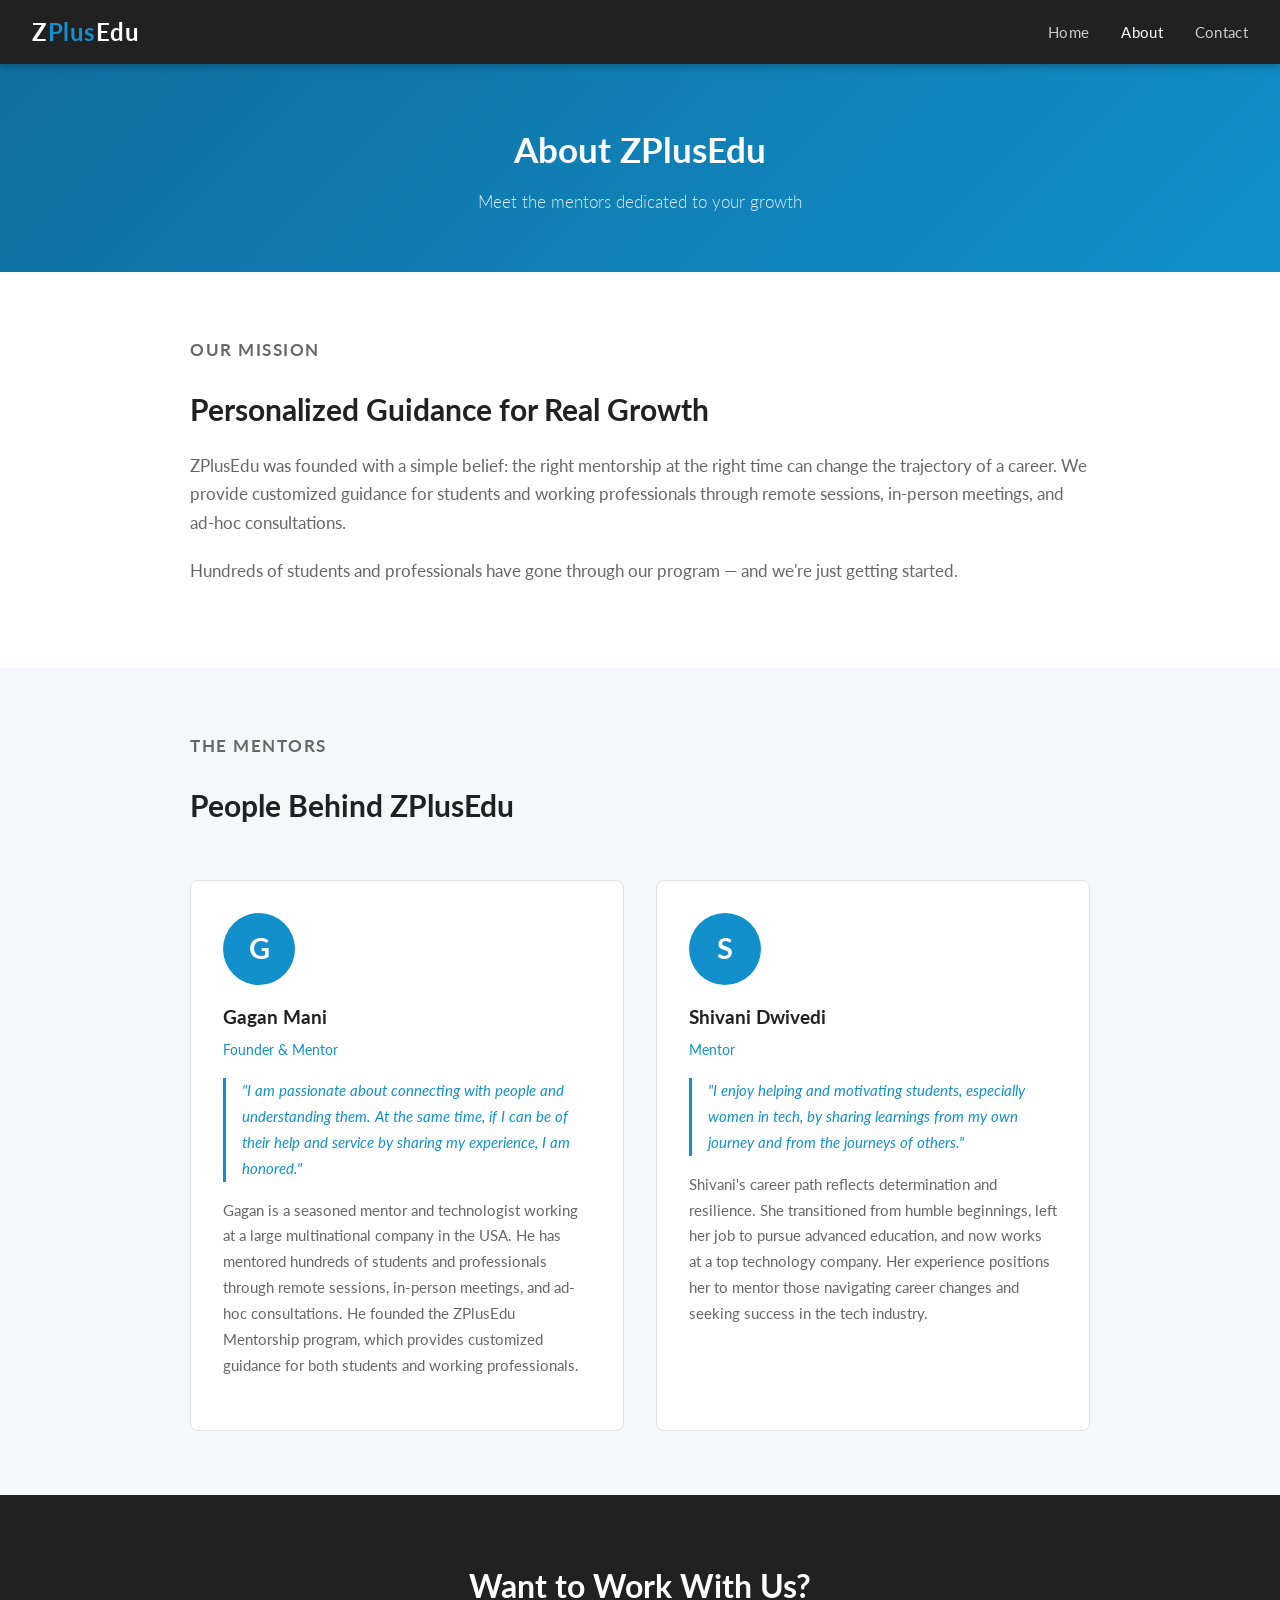
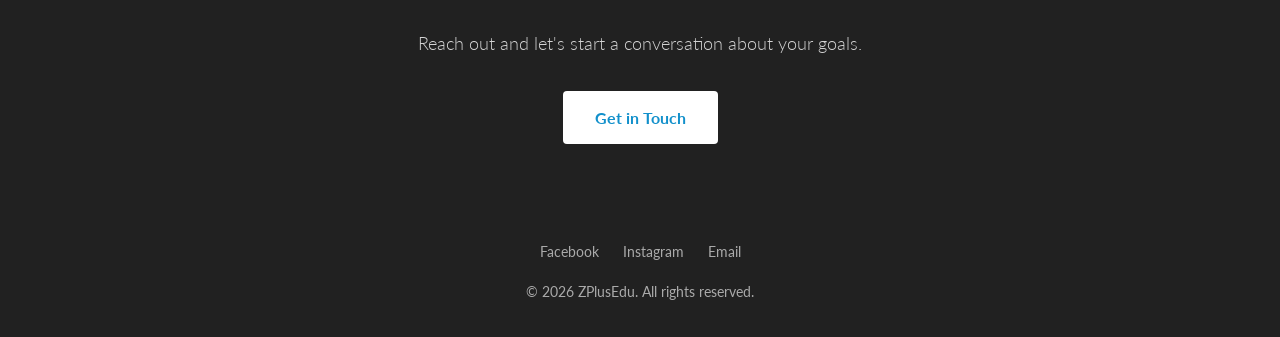
==== about.html @ 2a1ecf47 "init commit" ====
<!DOCTYPE html>
<html lang="en">
<head>
  <meta charset="UTF-8" />
  <meta name="viewport" content="width=device-width, initial-scale=1.0" />
  <title>About – ZPlusEdu</title>
  <meta name="description" content="Meet the mentors behind ZPlusEdu – experienced tech professionals passionate about guiding students and working professionals." />
  <link rel="stylesheet" href="css/style.css" />
</head>
<body>

  <!-- NAVBAR -->
  <nav class="navbar">
    <a href="index.html" class="navbar-brand">Z<span>Plus</span>Edu</a>
    <button class="hamburger" aria-label="Toggle menu">
      <span></span><span></span><span></span>
    </button>
    <ul class="nav-links">
      <li><a href="index.html">Home</a></li>
      <li><a href="about.html" class="active">About</a></li>
      <li><a href="contact.html">Contact</a></li>
    </ul>
  </nav>

  <!-- PAGE HERO -->
  <section class="page-hero">
    <h1>About ZPlusEdu</h1>
    <p>Meet the mentors dedicated to your growth</p>
  </section>

  <!-- MISSION -->
  <section class="section">
    <div class="container">
      <p class="section-label">Our Mission</p>
      <h2>Personalized Guidance for Real Growth</h2>
      <p>ZPlusEdu was founded with a simple belief: the right mentorship at the right time can change the trajectory of a career. We provide customized guidance for students and working professionals through remote sessions, in-person meetings, and ad-hoc consultations.</p>
      <p>Hundreds of students and professionals have gone through our program — and we're just getting started.</p>
    </div>
  </section>

  <!-- TEAM -->
  <section class="section section-alt">
    <div class="container">
      <p class="section-label">The Mentors</p>
      <h2>People Behind ZPlusEdu</h2>

      <div class="team-grid">

        <div class="team-card">
          <div class="team-avatar">G</div>
          <h3>Gagan Mani</h3>
          <p style="color: var(--primary); font-size:0.88rem; margin-bottom:0.8rem;">Founder &amp; Mentor</p>
          <blockquote>
            "I am passionate about connecting with people and understanding them. At the same time, if I can be of their help and service by sharing my experience, I am honored."
          </blockquote>
          <p>Gagan is a seasoned mentor and technologist working at a large multinational company in the USA. He has mentored hundreds of students and professionals through remote sessions, in-person meetings, and ad-hoc consultations. He founded the ZPlusEdu Mentorship program, which provides customized guidance for both students and working professionals.</p>
        </div>

        <div class="team-card">
          <div class="team-avatar">S</div>
          <h3>Shivani Dwivedi</h3>
          <p style="color: var(--primary); font-size:0.88rem; margin-bottom:0.8rem;">Mentor</p>
          <blockquote>
            "I enjoy helping and motivating students, especially women in tech, by sharing learnings from my own journey and from the journeys of others."
          </blockquote>
          <p>Shivani's career path reflects determination and resilience. She transitioned from humble beginnings, left her job to pursue advanced education, and now works at a top technology company. Her experience positions her to mentor those navigating career changes and seeking success in the tech industry.</p>
        </div>

      </div>
    </div>
  </section>

  <!-- CTA -->
  <section class="cta-section">
    <h2>Want to Work With Us?</h2>
    <p>Reach out and let's start a conversation about your goals.</p>
    <a href="contact.html" class="btn btn-white">Get in Touch</a>
  </section>

  <!-- FOOTER -->
  <footer>
    <div class="social-links">
      <a href="https://www.facebook.com/zplusedu/" target="_blank" rel="noopener">Facebook</a>
      <a href="https://www.instagram.com/zplusedu/" target="_blank" rel="noopener">Instagram</a>
      <a href="mailto:zplusedu@gmail.com">Email</a>
    </div>
    <p>&copy; 2026 ZPlusEdu. All rights reserved.</p>
  </footer>

  <script src="js/main.js"></script>
</body>
</html>
---- css/style.css ----
/* ===== ZPlusEdu - Global Styles ===== */
@import url('https://fonts.googleapis.com/css2?family=Lato:wght@300;400;700&display=swap');

:root {
  --primary: #1290CB;
  --primary-dark: #0e6fa0;
  --dark: #212121;
  --light-bg: #f5f7fa;
  --white: #ffffff;
  --gray: #666666;
  --border: #e0e0e0;
}

* {
  margin: 0;
  padding: 0;
  box-sizing: border-box;
}

body {
  font-family: 'Lato', sans-serif;
  font-weight: 400;
  color: var(--dark);
  background: var(--white);
  line-height: 1.7;
}

a {
  color: var(--primary);
  text-decoration: none;
  transition: color 0.2s;
}

a:hover {
  color: var(--primary-dark);
}

/* ===== NAVBAR ===== */
.navbar {
  background: var(--dark);
  padding: 0 2rem;
  display: flex;
  align-items: center;
  justify-content: space-between;
  height: 64px;
  position: sticky;
  top: 0;
  z-index: 100;
  box-shadow: 0 2px 8px rgba(0,0,0,0.3);
}

.navbar-brand {
  color: var(--white);
  font-size: 1.5rem;
  font-weight: 700;
  letter-spacing: 0.5px;
}

.navbar-brand span {
  color: var(--primary);
}

.nav-links {
  display: flex;
  list-style: none;
  gap: 2rem;
}

.nav-links a {
  color: #ccc;
  font-weight: 400;
  font-size: 0.95rem;
  letter-spacing: 0.3px;
  transition: color 0.2s;
}

.nav-links a:hover,
.nav-links a.active {
  color: var(--white);
}

.hamburger {
  display: none;
  flex-direction: column;
  gap: 5px;
  cursor: pointer;
  background: none;
  border: none;
  padding: 4px;
}

.hamburger span {
  display: block;
  width: 24px;
  height: 2px;
  background: var(--white);
  border-radius: 2px;
  transition: 0.3s;
}

/* ===== HERO ===== */
.hero {
  background: linear-gradient(135deg, #0e6fa0 0%, #1290CB 50%, #17a2d8 100%);
  color: var(--white);
  text-align: center;
  padding: 80px 2rem;
}

.hero h1 {
  font-size: 2.8rem;
  font-weight: 700;
  margin-bottom: 1rem;
  line-height: 1.2;
}

.hero p {
  font-size: 1.2rem;
  font-weight: 300;
  max-width: 600px;
  margin: 0 auto 2rem;
  opacity: 0.9;
}

.btn {
  display: inline-block;
  padding: 0.8rem 2rem;
  border-radius: 4px;
  font-size: 1rem;
  font-weight: 700;
  transition: all 0.2s;
  cursor: pointer;
}

.btn-white {
  background: var(--white);
  color: var(--primary);
}

.btn-white:hover {
  background: #f0f0f0;
  color: var(--primary-dark);
}

.btn-primary {
  background: var(--primary);
  color: var(--white);
  border: 2px solid var(--primary);
}

.btn-primary:hover {
  background: var(--primary-dark);
  border-color: var(--primary-dark);
  color: var(--white);
}

/* ===== SECTIONS ===== */
.section {
  padding: 64px 2rem;
}

.section-alt {
  background: var(--light-bg);
}

.container {
  max-width: 900px;
  margin: 0 auto;
}

.section-label {
  color: var(--primary);
  font-size: 0.85rem;
  font-weight: 700;
  text-transform: uppercase;
  letter-spacing: 1.5px;
  margin-bottom: 0.5rem;
}

.section h2 {
  font-size: 1.9rem;
  font-weight: 700;
  margin-bottom: 1rem;
  color: var(--dark);
}

.section p {
  color: var(--gray);
  font-size: 1.05rem;
  margin-bottom: 1.2rem;
}

/* ===== STEPS ===== */
.steps-grid {
  display: grid;
  grid-template-columns: repeat(auto-fit, minmax(200px, 1fr));
  gap: 2rem;
  margin-top: 3rem;
}

.step-card {
  background: var(--white);
  border: 1px solid var(--border);
  border-radius: 8px;
  padding: 2rem 1.5rem;
  text-align: center;
  transition: box-shadow 0.2s, transform 0.2s;
}

.step-card:hover {
  box-shadow: 0 8px 24px rgba(18,144,203,0.12);
  transform: translateY(-3px);
}

.step-number {
  width: 52px;
  height: 52px;
  border-radius: 50%;
  background: var(--primary);
  color: var(--white);
  font-size: 1.3rem;
  font-weight: 700;
  display: flex;
  align-items: center;
  justify-content: center;
  margin: 0 auto 1rem;
}

.step-card h3 {
  font-size: 1rem;
  font-weight: 700;
  margin-bottom: 0.6rem;
  color: var(--dark);
}

.step-card p {
  font-size: 0.92rem;
  color: var(--gray);
  margin: 0;
}

/* ===== CTA SECTION ===== */
.cta-section {
  background: var(--dark);
  color: var(--white);
  text-align: center;
  padding: 64px 2rem;
}

.cta-section h2 {
  font-size: 2rem;
  font-weight: 700;
  margin-bottom: 1rem;
}

.cta-section p {
  font-size: 1.1rem;
  font-weight: 300;
  opacity: 0.8;
  margin-bottom: 2rem;
  max-width: 500px;
  margin-left: auto;
  margin-right: auto;
}

/* ===== TEAM CARDS ===== */
.team-grid {
  display: grid;
  grid-template-columns: repeat(auto-fit, minmax(300px, 1fr));
  gap: 2rem;
  margin-top: 3rem;
}

.team-card {
  background: var(--white);
  border: 1px solid var(--border);
  border-radius: 8px;
  padding: 2rem;
  transition: box-shadow 0.2s;
}

.team-card:hover {
  box-shadow: 0 8px 24px rgba(0,0,0,0.08);
}

.team-avatar {
  width: 72px;
  height: 72px;
  border-radius: 50%;
  background: var(--primary);
  color: var(--white);
  font-size: 1.8rem;
  font-weight: 700;
  display: flex;
  align-items: center;
  justify-content: center;
  margin-bottom: 1rem;
}

.team-card h3 {
  font-size: 1.2rem;
  font-weight: 700;
  margin-bottom: 0.3rem;
}

.team-card blockquote {
  font-style: italic;
  color: var(--primary);
  font-size: 0.95rem;
  border-left: 3px solid var(--primary);
  padding-left: 1rem;
  margin: 1rem 0;
}

.team-card p {
  font-size: 0.95rem;
  color: var(--gray);
}

/* ===== CONTACT PAGE ===== */
.contact-grid {
  display: grid;
  grid-template-columns: 1fr 1fr;
  gap: 3rem;
  margin-top: 2rem;
}

.contact-item {
  display: flex;
  align-items: center;
  gap: 1rem;
  margin-bottom: 1.5rem;
}

.contact-icon {
  width: 44px;
  height: 44px;
  border-radius: 50%;
  background: var(--primary);
  color: var(--white);
  display: flex;
  align-items: center;
  justify-content: center;
  font-size: 1.1rem;
  flex-shrink: 0;
}

.contact-item p {
  margin: 0;
  font-size: 0.95rem;
  color: var(--gray);
}

.contact-item a {
  font-weight: 700;
  display: block;
}

.contact-form {
  background: var(--light-bg);
  padding: 2rem;
  border-radius: 8px;
}

.contact-form h3 {
  font-size: 1.2rem;
  font-weight: 700;
  margin-bottom: 1.5rem;
}

.form-group {
  margin-bottom: 1.2rem;
}

.form-group label {
  display: block;
  font-size: 0.88rem;
  font-weight: 700;
  margin-bottom: 0.4rem;
  color: var(--dark);
}

.form-group input,
.form-group textarea,
.form-group select {
  width: 100%;
  padding: 0.7rem 1rem;
  border: 1px solid var(--border);
  border-radius: 4px;
  font-family: 'Lato', sans-serif;
  font-size: 0.95rem;
  color: var(--dark);
  background: var(--white);
  transition: border-color 0.2s;
}

.form-group input:focus,
.form-group textarea:focus,
.form-group select:focus {
  outline: none;
  border-color: var(--primary);
}

.form-group textarea {
  resize: vertical;
  min-height: 120px;
}

/* ===== PAGE HERO (inner pages) ===== */
.page-hero {
  background: linear-gradient(135deg, #0e6fa0 0%, #1290CB 100%);
  color: var(--white);
  padding: 56px 2rem;
  text-align: center;
}

.page-hero h1 {
  font-size: 2.2rem;
  font-weight: 700;
  margin-bottom: 0.5rem;
}

.page-hero p {
  font-weight: 300;
  opacity: 0.85;
  font-size: 1.05rem;
}

/* ===== FOOTER ===== */
footer {
  background: var(--dark);
  color: #aaa;
  text-align: center;
  padding: 2rem;
  font-size: 0.9rem;
}

footer a {
  color: var(--primary);
}

.social-links {
  display: flex;
  justify-content: center;
  gap: 1.5rem;
  margin-bottom: 1rem;
}

.social-links a {
  color: #aaa;
  font-size: 0.9rem;
  transition: color 0.2s;
}

.social-links a:hover {
  color: var(--white);
}

/* ===== RESPONSIVE ===== */
@media (max-width: 767px) {
  .hero h1 { font-size: 2rem; }
  .hero p { font-size: 1rem; }

  .nav-links {
    display: none;
    flex-direction: column;
    position: absolute;
    top: 64px;
    left: 0; right: 0;
    background: var(--dark);
    padding: 1rem 2rem 2rem;
    gap: 1.2rem;
  }

  .nav-links.open {
    display: flex;
  }

  .hamburger { display: flex; }

  .contact-grid {
    grid-template-columns: 1fr;
  }

  .steps-grid {
    grid-template-columns: 1fr 1fr;
  }
}

@media (max-width: 479px) {
  .steps-grid {
    grid-template-columns: 1fr;
  }
  .hero h1 { font-size: 1.7rem; }
}
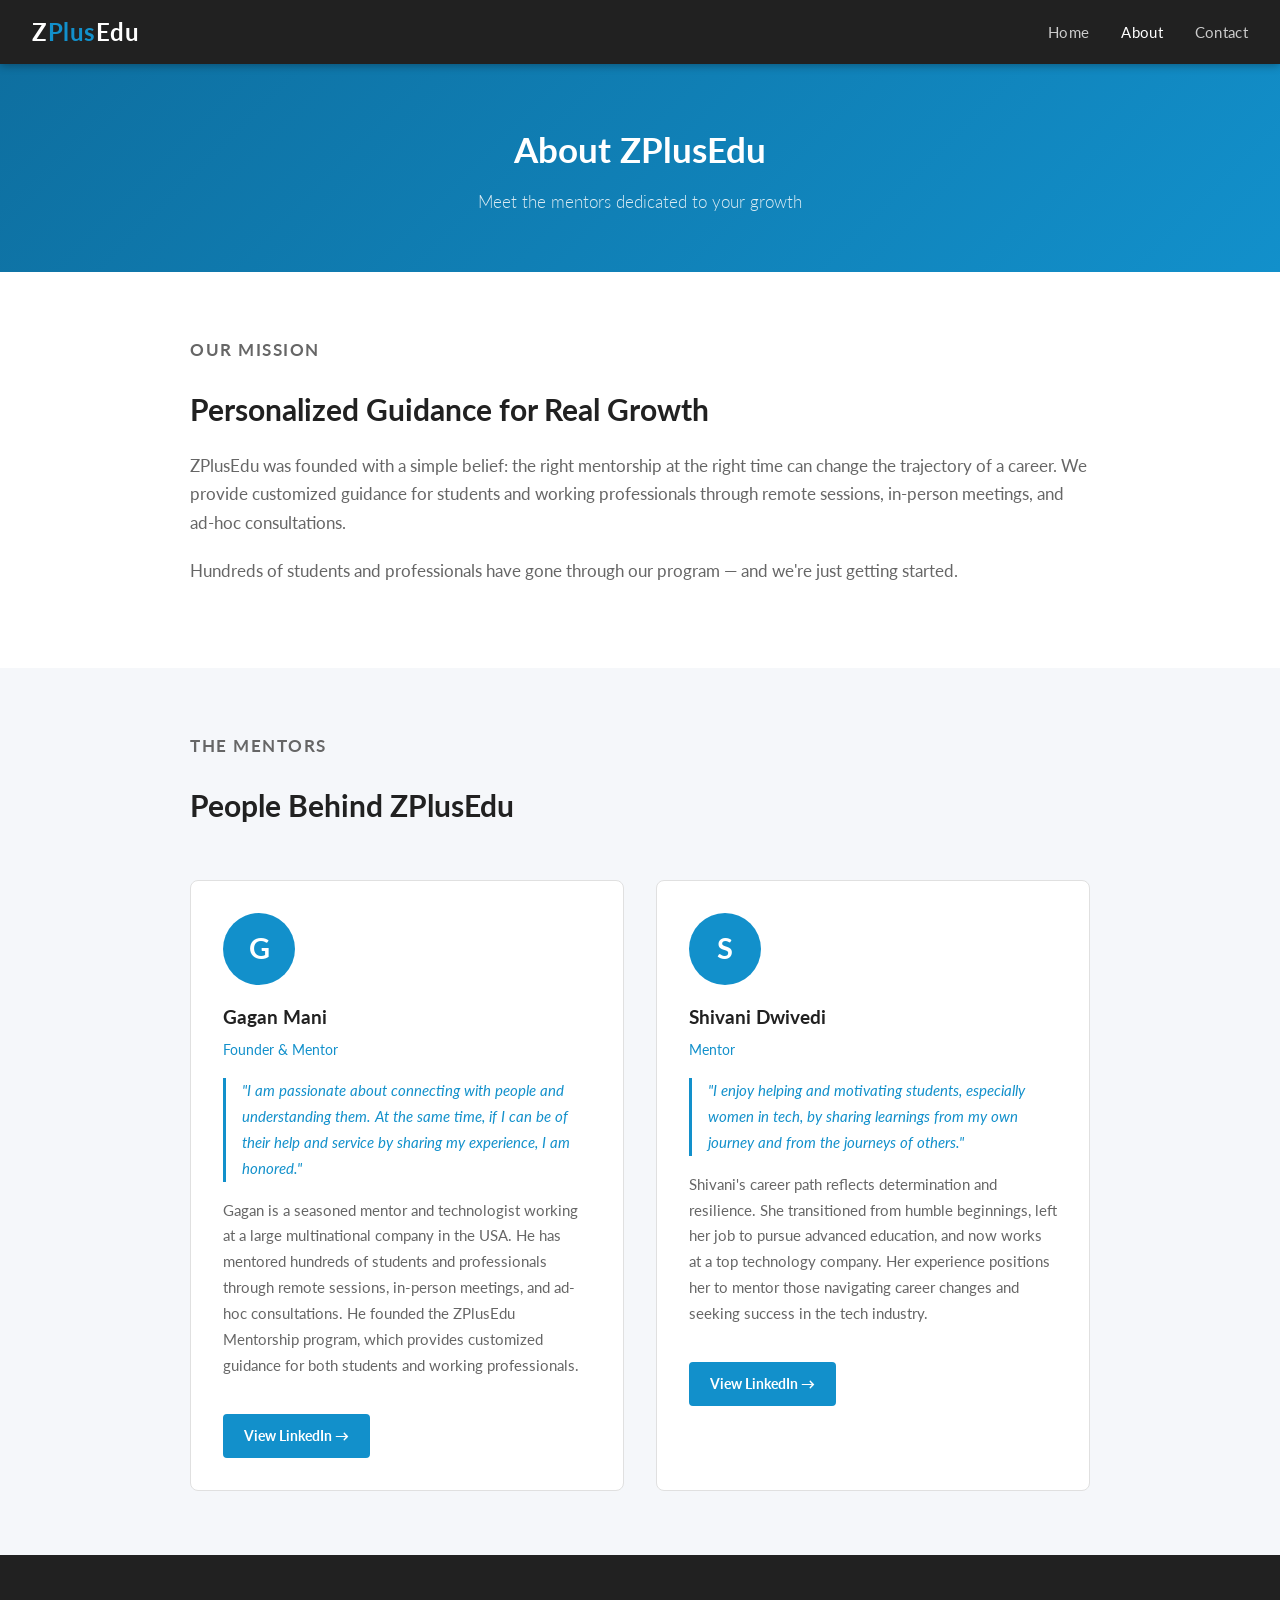
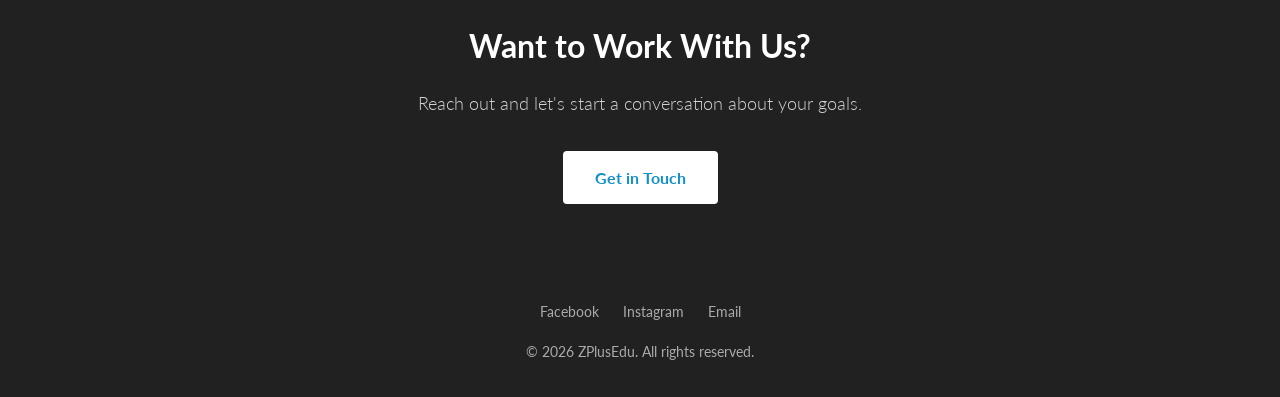
==== commit 6164d13d: "Add stats section to homepage" ====
--- a/about.html
+++ b/about.html
@@ -54,6 +54,7 @@
             "I am passionate about connecting with people and understanding them. At the same time, if I can be of their help and service by sharing my experience, I am honored."
           </blockquote>
           <p>Gagan is a seasoned mentor and technologist working at a large multinational company in the USA. He has mentored hundreds of students and professionals through remote sessions, in-person meetings, and ad-hoc consultations. He founded the ZPlusEdu Mentorship program, which provides customized guidance for both students and working professionals.</p>
+          <a href="https://www.linkedin.com/in/gaganmani90/" target="_blank" rel="noopener" class="btn btn-primary" style="margin-top:1rem; font-size:0.88rem; padding:0.5rem 1.2rem;">View LinkedIn →</a>
         </div>
 
         <div class="team-card">
@@ -64,6 +65,7 @@
             "I enjoy helping and motivating students, especially women in tech, by sharing learnings from my own journey and from the journeys of others."
           </blockquote>
           <p>Shivani's career path reflects determination and resilience. She transitioned from humble beginnings, left her job to pursue advanced education, and now works at a top technology company. Her experience positions her to mentor those navigating career changes and seeking success in the tech industry.</p>
+          <a href="https://www.linkedin.com/in/shivani-dwivedi-5b59bab3/" target="_blank" rel="noopener" class="btn btn-primary" style="margin-top:1rem; font-size:0.88rem; padding:0.5rem 1.2rem;">View LinkedIn →</a>
         </div>
 
       </div>
--- a/css/style.css
+++ b/css/style.css
@@ -260,6 +260,110 @@
   max-width: 500px;
   margin-left: auto;
   margin-right: auto;
+}
+
+/* ===== STATS ===== */
+.stats-section {
+  background: var(--primary);
+  padding: 48px 2rem;
+}
+
+.stats-grid {
+  display: grid;
+  grid-template-columns: repeat(4, 1fr);
+  gap: 2rem;
+  text-align: center;
+}
+
+.stat-number {
+  font-size: 2.8rem;
+  font-weight: 700;
+  color: var(--white);
+  line-height: 1;
+  margin-bottom: 0.4rem;
+}
+
+.stat-label {
+  font-size: 0.9rem;
+  color: rgba(255,255,255,0.8);
+  font-weight: 400;
+  letter-spacing: 0.3px;
+}
+
+@media (max-width: 600px) {
+  .stats-grid {
+    grid-template-columns: repeat(2, 1fr);
+  }
+}
+
+/* ===== TESTIMONIALS ===== */
+.testimonials-grid {
+  display: grid;
+  grid-template-columns: repeat(auto-fit, minmax(280px, 1fr));
+  gap: 1.5rem;
+  margin-top: 3rem;
+}
+
+.testimonial-card {
+  background: var(--white);
+  border: 1px solid var(--border);
+  border-radius: 8px;
+  padding: 1.8rem;
+  position: relative;
+  transition: box-shadow 0.2s, transform 0.2s;
+}
+
+.testimonial-card:hover {
+  box-shadow: 0 8px 24px rgba(18,144,203,0.10);
+  transform: translateY(-2px);
+}
+
+.testimonial-quote {
+  font-size: 4rem;
+  line-height: 1;
+  color: var(--primary);
+  opacity: 0.2;
+  font-family: Georgia, serif;
+  margin-bottom: -1rem;
+}
+
+.testimonial-card > p {
+  font-size: 0.95rem;
+  color: var(--gray);
+  font-style: italic;
+  margin-bottom: 1.5rem;
+  line-height: 1.7;
+}
+
+.testimonial-meta {
+  display: flex;
+  align-items: center;
+  gap: 0.8rem;
+}
+
+.testimonial-avatar {
+  width: 40px;
+  height: 40px;
+  border-radius: 50%;
+  background: var(--primary);
+  color: var(--white);
+  font-size: 1rem;
+  font-weight: 700;
+  display: flex;
+  align-items: center;
+  justify-content: center;
+  flex-shrink: 0;
+}
+
+.testimonial-meta strong {
+  display: block;
+  font-size: 0.9rem;
+  color: var(--dark);
+}
+
+.testimonial-meta span {
+  font-size: 0.82rem;
+  color: var(--gray);
 }
 
 /* ===== TEAM CARDS ===== */
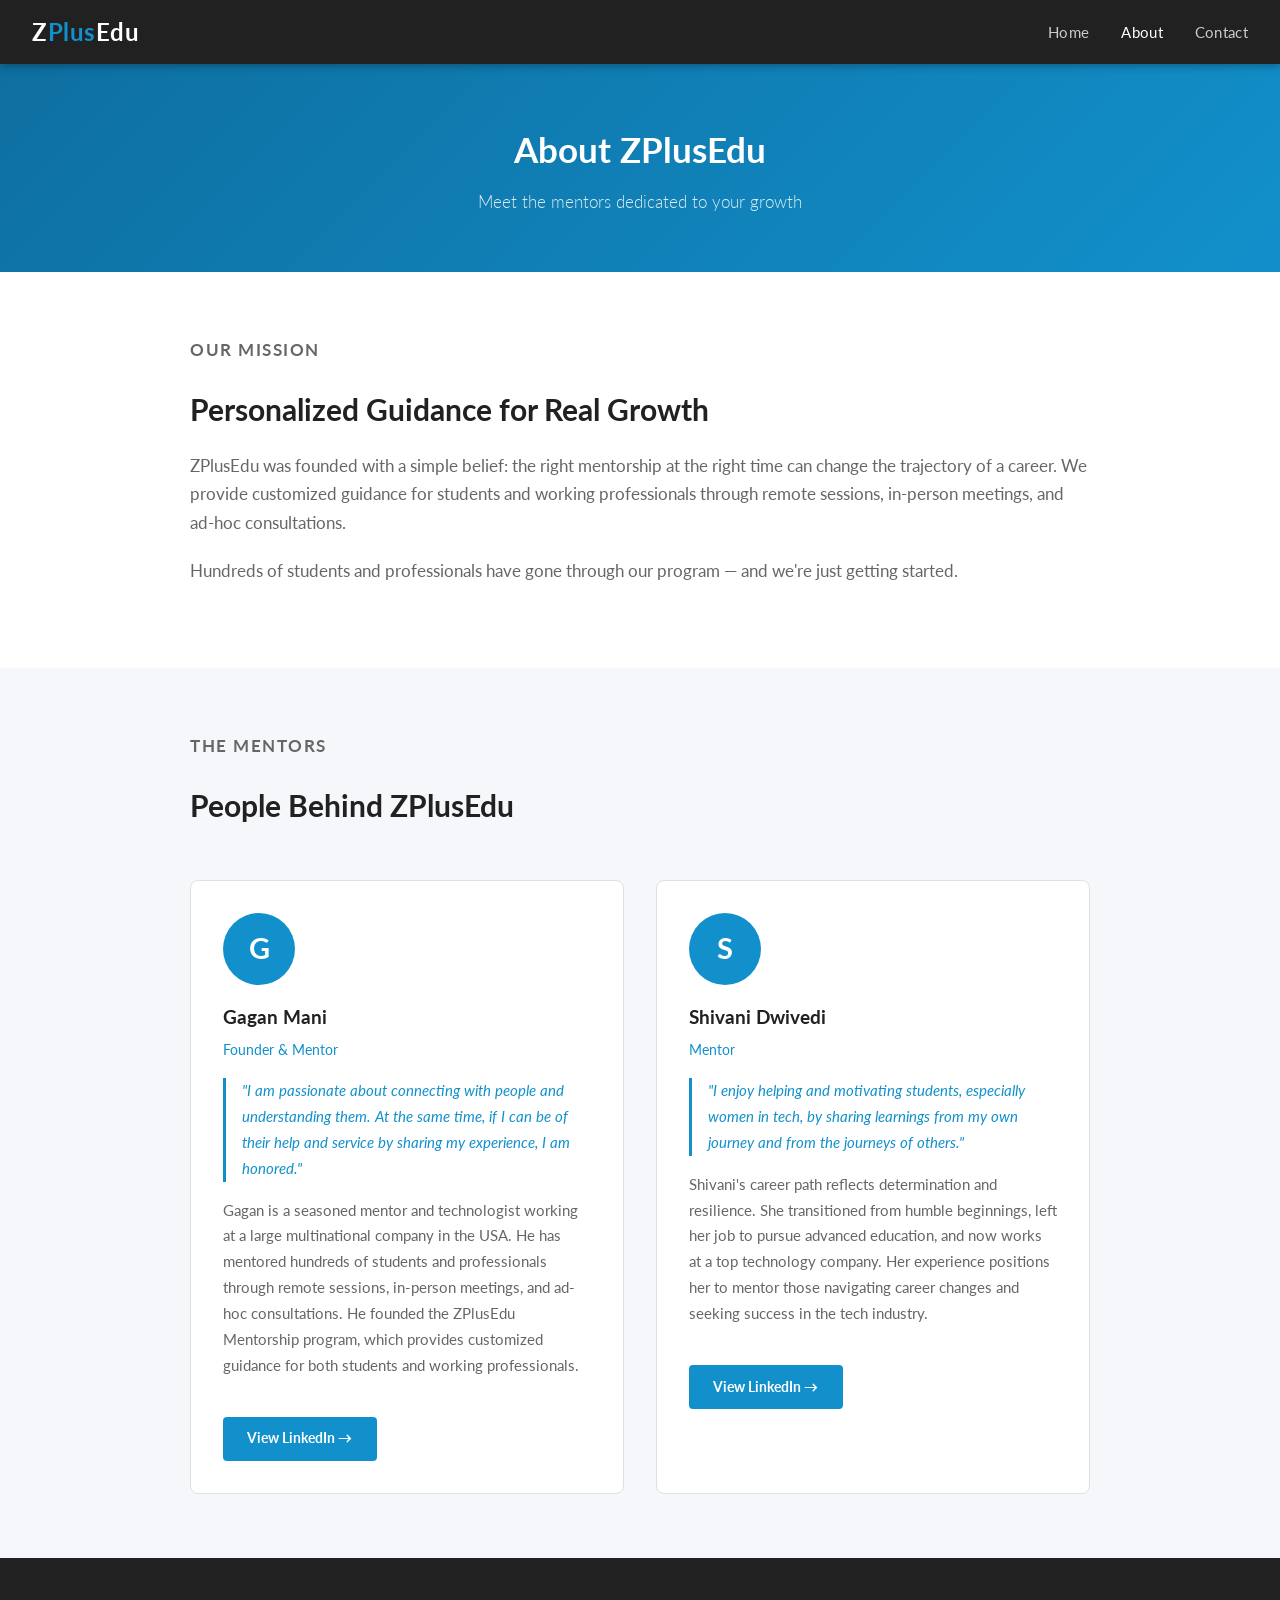
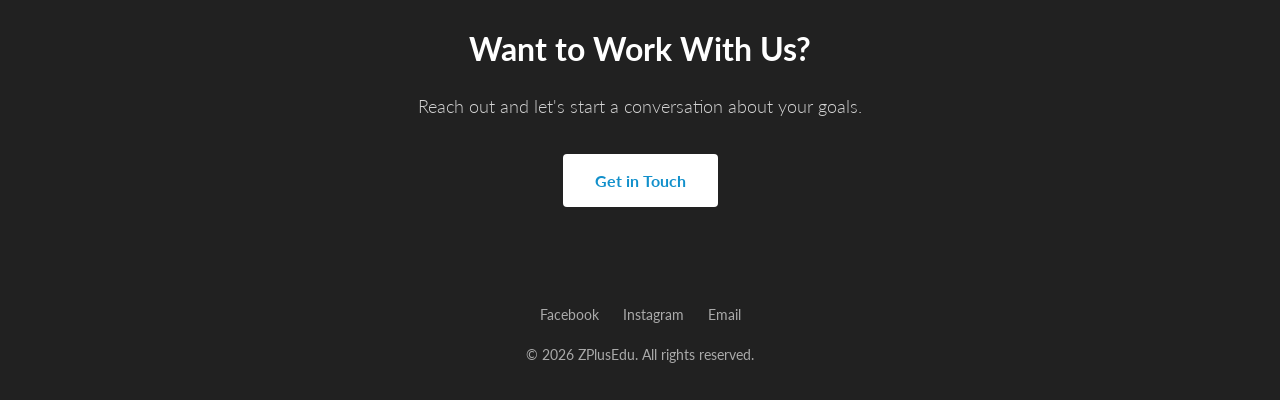
==== commit 46e2981c: "Fix mobile responsiveness and polish across all pages - Fix button duplicate class attribute (merged" ====
--- a/about.html
+++ b/about.html
@@ -5,6 +5,12 @@
   <meta name="viewport" content="width=device-width, initial-scale=1.0" />
   <title>About – ZPlusEdu</title>
   <meta name="description" content="Meet the mentors behind ZPlusEdu – experienced tech professionals passionate about guiding students and working professionals." />
+  <meta property="og:title" content="About – ZPlusEdu" />
+  <meta property="og:description" content="Meet Gagan and Shivani — seasoned tech professionals dedicated to free, personalized mentorship." />
+  <meta property="og:type" content="website" />
+  <meta property="og:url" content="https://www.zplusedu.com/about" />
+  <meta property="og:image" content="https://www.zplusedu.com/favicon.svg" />
+  <link rel="icon" type="image/svg+xml" href="favicon.svg" />
   <link rel="stylesheet" href="css/style.css" />
 </head>
 <body>
@@ -54,7 +60,7 @@
             "I am passionate about connecting with people and understanding them. At the same time, if I can be of their help and service by sharing my experience, I am honored."
           </blockquote>
           <p>Gagan is a seasoned mentor and technologist working at a large multinational company in the USA. He has mentored hundreds of students and professionals through remote sessions, in-person meetings, and ad-hoc consultations. He founded the ZPlusEdu Mentorship program, which provides customized guidance for both students and working professionals.</p>
-          <a href="https://www.linkedin.com/in/gaganmani90/" target="_blank" rel="noopener" class="btn btn-primary" style="margin-top:1rem; font-size:0.88rem; padding:0.5rem 1.2rem;">View LinkedIn →</a>
+          <a href="https://www.linkedin.com/in/gaganmani90/" target="_blank" rel="noopener" class="btn btn-primary btn-card-action">View LinkedIn →</a>
         </div>
 
         <div class="team-card">
@@ -65,7 +71,7 @@
             "I enjoy helping and motivating students, especially women in tech, by sharing learnings from my own journey and from the journeys of others."
           </blockquote>
           <p>Shivani's career path reflects determination and resilience. She transitioned from humble beginnings, left her job to pursue advanced education, and now works at a top technology company. Her experience positions her to mentor those navigating career changes and seeking success in the tech industry.</p>
-          <a href="https://www.linkedin.com/in/shivani-dwivedi-5b59bab3/" target="_blank" rel="noopener" class="btn btn-primary" style="margin-top:1rem; font-size:0.88rem; padding:0.5rem 1.2rem;">View LinkedIn →</a>
+          <a href="https://www.linkedin.com/in/shivani-dwivedi-5b59bab3/" target="_blank" rel="noopener" class="btn btn-primary btn-card-action">View LinkedIn →</a>
         </div>
 
       </div>
--- a/css/style.css
+++ b/css/style.css
@@ -238,6 +238,15 @@
   margin: 0;
 }
 
+.btn-card-action {
+  display: inline-block;
+  margin-top: 1.2rem;
+  font-size: 0.9rem;
+  padding: 0.65rem 1.4rem;
+  min-height: 44px;
+  line-height: 1.2;
+}
+
 /* ===== CTA SECTION ===== */
 .cta-section {
   background: var(--dark);
@@ -294,12 +303,15 @@
   .stats-grid {
     grid-template-columns: repeat(2, 1fr);
   }
+  .stat-number {
+    font-size: 2rem;
+  }
 }
 
 /* ===== TESTIMONIALS ===== */
 .testimonials-grid {
   display: grid;
-  grid-template-columns: repeat(auto-fit, minmax(280px, 1fr));
+  grid-template-columns: repeat(auto-fit, minmax(min(280px, 100%), 1fr));
   gap: 1.5rem;
   margin-top: 3rem;
 }
